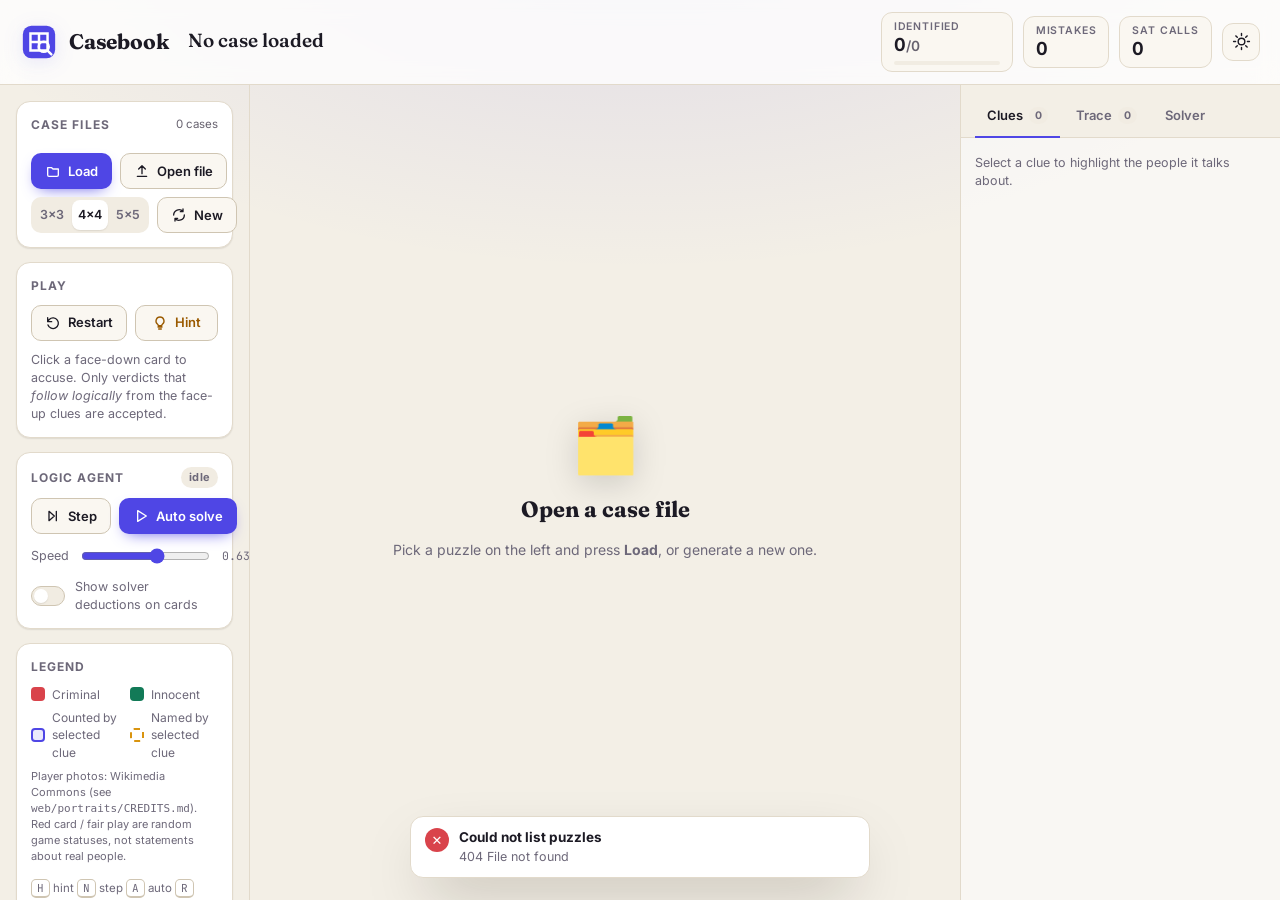
==== Source/web/index.html @ 09e5c6cb "Casebook: no-guess Griductive solver with web GUI and LaTeX report - Source/: CNF encoder (direct + " ====
<!doctype html>
<html lang="en">
<head>
  <meta charset="utf-8">
  <meta name="viewport" content="width=device-width, initial-scale=1">
  <title>Casebook · No-Guess Deduction</title>
  <link rel="preconnect" href="https://fonts.googleapis.com">
  <link rel="preconnect" href="https://fonts.gstatic.com" crossorigin>
  <link href="https://fonts.googleapis.com/css2?family=Fraunces:opsz,wght@9..144,600;9..144,700&family=Inter:wght@400;500;600;700&family=JetBrains+Mono:wght@400;600&display=swap" rel="stylesheet">
  <link rel="stylesheet" href="style.css">
  <link rel="icon" href="data:image/svg+xml,%3Csvg xmlns='http://www.w3.org/2000/svg' viewBox='0 0 64 64'%3E%3Crect width='64' height='64' rx='14' fill='%234f46e5'/%3E%3Cpath d='M18 20h28v28H18z' fill='none' stroke='white' stroke-width='4'/%3E%3Cpath d='M18 34h28M32 20v28' stroke='white' stroke-width='4'/%3E%3C/svg%3E">
</head>
<body>
<div class="app" id="app">
  <header class="topbar">
    <div class="brand">
      <div class="logo" aria-hidden="true">
        <svg viewBox="0 0 40 40"><rect x="3" y="3" width="34" height="34" rx="9" fill="currentColor"/><path d="M11 11h18v18H11z" fill="none" stroke="#fff" stroke-width="2.6"/><path d="M11 20h18M20 11v18" stroke="#fff" stroke-width="2.6"/><circle cx="25" cy="25" r="5.4" fill="none" stroke="#fff" stroke-width="2.4"/><path d="M29 29l4 4" stroke="#fff" stroke-width="2.6" stroke-linecap="round"/></svg>
      </div>
      <div>
        <div class="brand-name">Casebook</div>
        <div class="brand-sub">No-guess deduction · DPLL</div>
      </div>
    </div>

    <div class="case-head">
      <div class="case-title" id="caseTitle">No case loaded</div>
      <div class="case-meta" id="caseMeta"></div>
    </div>

    <div class="metrics">
      <div class="metric metric-progress" title="Characters identified">
        <div class="metric-label">Identified</div>
        <div class="metric-value"><span id="mSolved">0</span><span class="of">/<span id="mTotal">0</span></span></div>
        <div class="progress"><div class="progress-bar" id="mBar"></div></div>
      </div>
      <div class="metric" title="Rejected verdicts">
        <div class="metric-label">Mistakes</div>
        <div class="metric-value" id="mMistakes">0</div>
      </div>
      <div class="metric" title="SAT calls used to judge your verdicts and by agent steps in this game">
        <div class="metric-label">SAT calls</div>
        <div class="metric-value" id="mSat">0</div>
      </div>
      <button class="icon-btn" id="btnTheme" title="Toggle light / dark theme" aria-label="Toggle theme">
        <svg class="i-sun" viewBox="0 0 24 24"><circle cx="12" cy="12" r="4.2"/><path d="M12 2v2.5M12 19.5V22M2 12h2.5M19.5 12H22M4.9 4.9l1.8 1.8M17.3 17.3l1.8 1.8M4.9 19.1l1.8-1.8M17.3 6.7l1.8-1.8"/></svg>
        <svg class="i-moon" viewBox="0 0 24 24"><path d="M20 14.5A8 8 0 0 1 9.5 4a8 8 0 1 0 10.5 10.5z"/></svg>
      </button>
    </div>
  </header>

  <aside class="side side-left">
    <section class="panel">
      <div class="panel-head"><h2>Case files</h2><span class="hint-text" id="puzzleCount"></span></div>
      <div class="puzzle-list" id="puzzleList" role="listbox" aria-label="Bundled puzzles"></div>
      <div class="btn-row">
        <button class="btn btn-primary" id="btnLoad"><svg viewBox="0 0 24 24"><path d="M4 7h6l2 2h8v9a2 2 0 0 1-2 2H6a2 2 0 0 1-2-2z"/></svg>Load</button>
        <button class="btn" id="btnUpload" title="Open a puzzle JSON file"><svg viewBox="0 0 24 24"><path d="M12 16V4M7 9l5-5 5 5M5 20h14"/></svg>Open file</button>
        <input type="file" id="fileInput" accept=".json,application/json" hidden>
      </div>
      <div class="gen-row">
        <div class="segmented" id="genSize" role="radiogroup" aria-label="Generated puzzle size">
          <button data-size="3" role="radio" aria-checked="false">3×3</button><button data-size="4" class="active" role="radio" aria-checked="true">4×4</button><button data-size="5" role="radio" aria-checked="false">5×5</button>
        </div>
        <button class="btn" id="btnGenerate" title="Generate a fresh no-guess puzzle"><svg viewBox="0 0 24 24"><path d="M4 12a8 8 0 0 1 14-5.3M20 12a8 8 0 0 1-14 5.3M18 3v4h-4M6 21v-4h4"/></svg>New</button>
      </div>
    </section>

    <section class="panel">
      <div class="panel-head"><h2>Play</h2></div>
      <div class="btn-grid">
        <button class="btn" id="btnRestart" title="Restart (R)"><svg viewBox="0 0 24 24"><path d="M4 4v6h6M4.5 15a8 8 0 1 0 1.9-8.3L4 10"/></svg>Restart</button>
        <button class="btn btn-hint" id="btnHint" title="Hint (H)"><svg viewBox="0 0 24 24"><path d="M9 18h6M10 21h4M12 3a6 6 0 0 0-3.6 10.8c.6.5 1 1.2 1 2V16h5.2v-.2c0-.8.4-1.5 1-2A6 6 0 0 0 12 3z"/></svg>Hint</button>
      </div>
      <p class="help">Click a face-down card to accuse. Only verdicts that <em>follow logically</em> from the face-up clues are accepted.</p>
    </section>

    <section class="panel">
      <div class="panel-head"><h2>Logic agent</h2><span class="chip chip-soft" id="agentState">idle</span></div>
      <div class="btn-grid">
        <button class="btn" id="btnStep" title="One deduction step (N)"><svg viewBox="0 0 24 24"><path d="M6 5l8 7-8 7zM17 5v14"/></svg>Step</button>
        <button class="btn btn-primary" id="btnAuto" title="Auto solve (A)"><svg class="i-play" viewBox="0 0 24 24"><path d="M7 4l13 8-13 8z"/></svg><svg class="i-stop" viewBox="0 0 24 24"><rect x="6" y="6" width="12" height="12" rx="2"/></svg><span>Auto solve</span></button>
      </div>
      <label class="slider-row">
        <span>Speed</span>
        <input type="range" id="speed" min="0" max="100" value="60">
        <span class="slider-val" id="speedVal"></span>
      </label>
      <label class="toggle-row">
        <input type="checkbox" id="showDeductions">
        <span class="toggle" aria-hidden="true"></span>
        <span>Show solver deductions on cards</span>
      </label>
    </section>

    <section class="panel legend">
      <div class="panel-head"><h2>Legend</h2></div>
      <ul>
        <li><span class="sw sw-crim"></span><span id="legCrim">Criminal</span></li>
        <li><span class="sw sw-inn"></span><span id="legInn">Innocent</span></li>
        <li><span class="sw sw-counted"></span>Counted by selected clue</li>
        <li><span class="sw sw-named"></span>Named by selected clue</li>
      </ul>
      <p class="help cast-note">Player photos: Wikimedia Commons (see <code>web/portraits/CREDITS.md</code>). Red card / fair play are random game statuses, not statements about real people.</p>
      <div class="kbd-row"><kbd>H</kbd> hint <kbd>N</kbd> step <kbd>A</kbd> auto <kbd>R</kbd> restart <kbd>Esc</kbd> clear</div>
    </section>
  </aside>

  <main class="stage" id="stage">
    <div class="banner" id="banner" role="status" aria-live="polite" hidden>
      <div class="banner-icon" id="bannerIcon"></div>
      <div class="banner-body" id="bannerBody"></div>
      <button class="banner-close" id="bannerClose" aria-label="Dismiss">×</button>
    </div>
    <div class="board-shell">
      <div class="board" id="board" role="group" aria-label="Puzzle board"></div>
    </div>
    <div class="empty" id="empty">
      <div class="empty-art" aria-hidden="true">🗂️</div>
      <h3>Open a case file</h3>
      <p>Pick a puzzle on the left and press <b>Load</b>, or generate a new one.</p>
    </div>
  </main>

  <aside class="side side-right">
    <div class="tabs" role="tablist">
      <button class="tab active" data-tab="clues" role="tab" aria-selected="true">Clues <span class="count" id="clueCount">0</span></button>
      <button class="tab" data-tab="trace" role="tab" aria-selected="false">Trace <span class="count" id="traceCount">0</span></button>
      <button class="tab" data-tab="solver" role="tab" aria-selected="false">Solver</button>
    </div>
    <div class="tab-body" data-body="clues">
      <p class="help">Select a clue to highlight the people it talks about.</p>
      <ol class="clue-list" id="clueList"></ol>
    </div>
    <div class="tab-body" data-body="trace" hidden>
      <div class="trace-tools"><span class="help">Every verdict, with the SAT queries behind it.</span></div>
      <ol class="trace" id="trace"></ol>
    </div>
    <div class="tab-body" data-body="solver" hidden>
      <h3 class="sub">Current knowledge base</h3>
      <div class="tiles">
        <div class="tile"><div class="tile-v" id="kbPrimary">–</div><div class="tile-l">primary vars</div></div>
        <div class="tile"><div class="tile-v" id="kbAux">–</div><div class="tile-l">auxiliary vars</div></div>
        <div class="tile"><div class="tile-v" id="kbClauses">–</div><div class="tile-l">CNF clauses</div></div>
      </div>
      <h3 class="sub">Entailment analysis <button class="link-btn" id="btnAnalyze">refresh</button></h3>
      <div id="analysisBox" class="analysis"><p class="help">Run an analysis to see which characters are forced.</p></div>
      <h3 class="sub">Configuration</h3>
      <label class="field"><span>Query strategy</span>
        <select id="cfgStrategy">
          <option value="filter">Model filtering (fewer SAT calls)</option>
          <option value="naive">Naive: two queries per character</option>
        </select>
      </label>
      <label class="field"><span>Cardinality encoding</span>
        <select id="cfgCard">
          <option value="auto">Auto (direct, counter if large)</option>
          <option value="direct">Direct combinatorial</option>
          <option value="counter">Unary counter (aux vars)</option>
        </select>
      </label>
      <h3 class="sub">Puzzle validity (author check)</h3>
      <p class="help">Uses the <b>complete</b> clue set, including clues that are still face-down. The solutions found are never sent to the browser.</p>
      <button class="btn btn-block" id="btnUnique"><svg viewBox="0 0 24 24"><path d="M5 12l4.5 4.5L19 7"/></svg>Check uniqueness of full clue set</button>
      <div id="uniqueBox" class="unique-box"></div>
    </div>
  </aside>
</div>

<div class="popover" id="popover" role="dialog" aria-modal="false" aria-labelledby="popTitle" hidden>
  <div class="pop-head"><div class="pop-avatar" id="popAvatar"></div><div><div class="pop-title" id="popTitle"></div><div class="pop-sub" id="popSub"></div></div></div>
  <div class="pop-actions">
    <button class="btn-verdict crim" id="popCrim"><span>Criminal</span><kbd>C</kbd></button>
    <button class="btn-verdict inn" id="popInn"><span>Innocent</span><kbd>I</kbd></button>
  </div>
  <div class="pop-foot">No guessing: the verdict must be provable.</div>
</div>

<div class="toasts" id="toasts" aria-live="polite"></div>

<div class="modal-back" id="modal" hidden>
  <div class="modal" role="dialog" aria-modal="true" aria-labelledby="modalTitle">
    <div class="modal-art" id="modalArt">🔎</div>
    <h2 id="modalTitle">Case closed</h2>
    <p id="modalText"></p>
    <div class="modal-stats" id="modalStats"></div>
    <div class="btn-row center">
      <button class="btn" id="modalClose">Admire the board</button>
      <button class="btn btn-primary" id="modalNext">Next case</button>
    </div>
  </div>
</div>
<div class="confetti" id="confetti" aria-hidden="true"></div>
<div class="loading" id="loading" hidden><div class="spinner"></div><div id="loadingText">Working…</div></div>

<script src="app.js"></script>
</body>
</html>
---- Source/web/style.css ----
/* Casebook - no-guess deduction GUI */
:root {
  --bg: #f3efe6;
  --bg-2: #ebe5d8;
  --surface: #ffffff;
  --surface-2: #faf7f1;
  --surface-3: #f1ece2;
  --border: #e2dacb;
  --border-strong: #cfc5b2;
  --text: #1c1a24;
  --muted: #6d6879;
  --faint: #67626f;
  --on-status: #ffffff;
  --accent: #4f46e5;
  --accent-soft: rgba(79, 70, 229, .12);
  --accent-ink: #ffffff;
  --crim: #d9434b;
  --crim-soft: rgba(217, 67, 75, .12);
  --crim-ink: #b3262f;
  --inn: #127a57;
  --inn-soft: rgba(22, 148, 106, .12);
  --inn-ink: #0f7454;
  --warn: #9a5a00;
  --warn-soft: rgba(201, 122, 12, .14);
  --named: #d9940f;
  --shadow-sm: 0 1px 2px rgba(40, 30, 10, .06), 0 1px 1px rgba(40, 30, 10, .04);
  --shadow: 0 6px 18px -6px rgba(40, 30, 10, .18), 0 2px 4px rgba(40, 30, 10, .05);
  --shadow-lg: 0 24px 60px -18px rgba(30, 20, 5, .35);
  --radius: 14px;
  --radius-sm: 9px;
  --font: "Inter", ui-sans-serif, system-ui, -apple-system, "Segoe UI", Roboto, sans-serif;
  --font-display: "Fraunces", Georgia, "Times New Roman", serif;
  --font-mono: "JetBrains Mono", ui-monospace, SFMono-Regular, Menlo, monospace;
  --card-back-a: #f4efe5;
  --card-back-b: #ece5d6;
  color-scheme: light;
}

@media (prefers-color-scheme: dark) {
  :root:not([data-theme="light"]) {
    --bg: #0d0f17; --bg-2: #121522; --surface: #171a27; --surface-2: #1c2030; --surface-3: #232839;
    --border: #2a3044; --border-strong: #3a4159; --text: #ebe9f3; --muted: #a09db0; --faint: #8f8ca2;
    --accent: #8b85ff; --accent-soft: rgba(139, 133, 255, .16); --accent-ink: #0d0f17;
    --crim: #ff5d65; --crim-soft: rgba(255, 93, 101, .16); --crim-ink: #ff8c92;
    --inn: #36d394; --inn-soft: rgba(54, 211, 148, .15); --inn-ink: #6be3b1;
    --warn: #f3a93d; --warn-soft: rgba(243, 169, 61, .16); --named: #f3b13d;
    --shadow-sm: 0 1px 2px rgba(0, 0, 0, .4); --shadow: 0 8px 22px -8px rgba(0, 0, 0, .6);
    --shadow-lg: 0 30px 70px -20px rgba(0, 0, 0, .75);
    --card-back-a: #1d2131; --card-back-b: #191c2a; --on-status: #0d0f17;
    color-scheme: dark;
  }
}
:root[data-theme="dark"] {
  --bg: #0d0f17; --bg-2: #121522; --surface: #171a27; --surface-2: #1c2030; --surface-3: #232839;
  --border: #2a3044; --border-strong: #3a4159; --text: #ebe9f3; --muted: #a09db0; --faint: #8f8ca2;
  --accent: #8b85ff; --accent-soft: rgba(139, 133, 255, .16); --accent-ink: #0d0f17;
  --crim: #ff5d65; --crim-soft: rgba(255, 93, 101, .16); --crim-ink: #ff8c92;
  --inn: #36d394; --inn-soft: rgba(54, 211, 148, .15); --inn-ink: #6be3b1;
  --warn: #f3a93d; --warn-soft: rgba(243, 169, 61, .16); --named: #f3b13d;
  --shadow-sm: 0 1px 2px rgba(0, 0, 0, .4); --shadow: 0 8px 22px -8px rgba(0, 0, 0, .6);
  --shadow-lg: 0 30px 70px -20px rgba(0, 0, 0, .75);
  --card-back-a: #1d2131; --card-back-b: #191c2a; --on-status: #0d0f17;
  color-scheme: dark;
}

* { box-sizing: border-box; }
html, body { margin: 0; height: 100%; }
body {
  font-family: var(--font);
  font-size: 14px;
  line-height: 1.45;
  color: var(--text);
  background:
    radial-gradient(1200px 600px at 50% -10%, var(--accent-soft), transparent 60%),
    var(--bg);
  -webkit-font-smoothing: antialiased;
}
button, input, select { font: inherit; color: inherit; }
svg { display: block; }
[hidden] { display: none !important; }
kbd {
  font-family: var(--font-mono); font-size: 11px; padding: 1px 5px; border-radius: 5px;
  border: 1px solid var(--border-strong); border-bottom-width: 2px; background: var(--surface); color: var(--muted);
}

/* ------------------------------------------------------------- layout */
.app {
  display: grid;
  grid-template-columns: 282px minmax(0, 1fr) 360px;
  grid-template-rows: auto minmax(0, 1fr);
  grid-template-areas: "top top top" "left stage right";
  height: 100vh;
  gap: 0;
}
.topbar {
  grid-area: top;
  display: flex; align-items: center; gap: 20px;
  padding: 12px 20px;
  border-bottom: 1px solid var(--border);
  background: color-mix(in srgb, var(--surface) 78%, transparent);
  backdrop-filter: blur(10px);
  position: relative; z-index: 5;
}
.brand { display: flex; align-items: center; gap: 11px; min-width: 242px; }
.logo { width: 38px; height: 38px; color: var(--accent); filter: drop-shadow(0 4px 10px var(--accent-soft)); }
.logo svg { width: 100%; height: 100%; }
.brand-name { font-family: var(--font-display); font-size: 21px; font-weight: 700; letter-spacing: -.01em; line-height: 1.1; }
.brand-sub { font-size: 11.5px; color: var(--muted); letter-spacing: .02em; }
.case-head { flex: 1; min-width: 0; }
.case-title { font-family: var(--font-display); font-size: 19px; font-weight: 600; white-space: nowrap; overflow: hidden; text-overflow: ellipsis; }
.case-meta { display: flex; gap: 6px; margin-top: 3px; flex-wrap: wrap; }
.metrics { display: flex; align-items: center; gap: 10px; }
.metric {
  min-width: 78px; padding: 6px 12px; border-radius: 11px;
  background: var(--surface-2); border: 1px solid var(--border);
}
.metric-progress { min-width: 132px; }
.metric-label { font-size: 10.5px; text-transform: uppercase; letter-spacing: .08em; color: var(--muted); font-weight: 600; }
.metric-value { font-size: 18px; font-weight: 700; font-variant-numeric: tabular-nums; line-height: 1.25; }
.metric-value .of { color: var(--faint); font-weight: 600; font-size: 14px; }
.progress { height: 4px; border-radius: 4px; background: var(--surface-3); margin-top: 4px; overflow: hidden; }
.progress-bar { height: 100%; width: 0; border-radius: 4px; background: linear-gradient(90deg, var(--accent), var(--inn)); transition: width .5s cubic-bezier(.2, .8, .2, 1); }
.icon-btn {
  width: 38px; height: 38px; border-radius: 11px; border: 1px solid var(--border);
  background: var(--surface-2); display: grid; place-items: center; cursor: pointer;
}
.icon-btn:hover { border-color: var(--border-strong); }
.icon-btn svg { width: 19px; height: 19px; fill: none; stroke: currentColor; stroke-width: 1.8; stroke-linecap: round; }
.i-moon { display: none !important; }
:root[data-theme="dark"] .i-sun { display: none !important; }
:root[data-theme="dark"] .i-moon { display: block !important; }
@media (prefers-color-scheme: dark) {
  :root:not([data-theme="light"]) .i-sun { display: none !important; }
  :root:not([data-theme="light"]) .i-moon { display: block !important; }
}

.side { overflow-y: auto; padding: 16px; display: flex; flex-direction: column; gap: 14px; }
.side-left { grid-area: left; border-right: 1px solid var(--border); }
.side-right { grid-area: right; border-left: 1px solid var(--border); padding: 0; gap: 0; background: color-mix(in srgb, var(--surface) 55%, transparent); }
.stage { grid-area: stage; position: relative; display: flex; flex-direction: column; align-items: center; padding: 18px 22px 22px; min-width: 0; overflow: auto; }

/* -------------------------------------------------------------- panels */
.panel {
  background: var(--surface); border: 1px solid var(--border); border-radius: var(--radius);
  padding: 14px; box-shadow: var(--shadow-sm);
}
.panel-head { display: flex; align-items: center; justify-content: space-between; margin-bottom: 10px; }
.panel h2 { margin: 0; font-size: 12px; text-transform: uppercase; letter-spacing: .09em; color: var(--muted); font-weight: 700; }
.help { color: var(--muted); font-size: 12.5px; margin: 10px 0 0; }
.hint-text { font-size: 11.5px; color: var(--faint); }

.btn {
  display: inline-flex; align-items: center; justify-content: center; gap: 7px;
  height: 36px; padding: 0 13px; border-radius: 10px; cursor: pointer;
  border: 1px solid var(--border-strong); background: var(--surface-2);
  font-weight: 600; font-size: 13px; transition: transform .08s, background .15s, border-color .15s, box-shadow .15s;
  white-space: nowrap;
}
.btn svg { width: 16px; height: 16px; fill: none; stroke: currentColor; stroke-width: 2; stroke-linecap: round; stroke-linejoin: round; flex: none; }
.btn:hover { background: var(--surface-3); }
.btn:active { transform: translateY(1px); }
.btn:disabled { opacity: .45; cursor: not-allowed; transform: none; }
.btn:focus-visible, .tab:focus-visible, .card:focus-visible, .clue-item:focus-visible, .puzzle-item:focus-visible { outline: 2px solid var(--accent); outline-offset: 2px; }
.btn-primary { background: var(--accent); border-color: transparent; color: var(--accent-ink); box-shadow: 0 6px 16px -8px var(--accent); }
.btn-primary:hover { background: color-mix(in srgb, var(--accent) 88%, #000); }
.btn-hint { color: var(--warn); }
.btn-block { width: 100%; }
.btn-row { display: flex; gap: 8px; margin-top: 10px; }
.btn-row .btn { flex: 1; }
.btn-row.center { justify-content: center; }
.btn-row.center .btn { flex: 0 0 auto; }
.btn-grid { display: grid; grid-template-columns: 1fr 1fr; gap: 8px; }
.btn .i-stop { display: none; }
.btn.running .i-play { display: none; }
.btn.running .i-stop { display: block; fill: currentColor; stroke: none; }
.btn.running { background: var(--crim); color: var(--on-status); }
.link-btn { background: none; border: 0; color: var(--accent); font-weight: 600; cursor: pointer; font-size: 12px; padding: 0; text-transform: none; letter-spacing: 0; }

.gen-row { display: flex; gap: 8px; margin-top: 8px; }
.segmented { display: flex; flex: 1; background: var(--surface-3); border-radius: 10px; padding: 3px; gap: 2px; }
.segmented button { flex: 1; border: 0; background: transparent; border-radius: 8px; font-size: 12.5px; font-weight: 600; cursor: pointer; color: var(--muted); }
.segmented button.active { background: var(--surface); color: var(--text); box-shadow: var(--shadow-sm); }

.cast-note { margin: 8px 0 0; font-size: 11px; }

.puzzle-list { display: flex; flex-direction: column; gap: 5px; max-height: 268px; overflow-y: auto; margin: 0 -4px; padding: 0 4px; }
.puzzle-item {
  display: flex; align-items: center; gap: 10px; padding: 7px 9px; border-radius: 10px; cursor: pointer;
  border: 1px solid transparent; text-align: left; background: transparent; width: 100%;
}
.puzzle-item:hover { background: var(--surface-2); }
.puzzle-item.selected { background: var(--accent-soft); border-color: color-mix(in srgb, var(--accent) 40%, transparent); }
.puzzle-item.current .pi-title::after { content: "•"; color: var(--accent); margin-left: 5px; }
.pi-size {
  flex: none; width: 34px; height: 34px; border-radius: 9px; display: grid; place-items: center;
  font-size: 11px; font-weight: 700; font-family: var(--font-mono);
  background: var(--surface-3); color: var(--muted);
}
.pi-size.s3 { background: var(--inn-soft); color: var(--inn-ink); }
.pi-size.s4 { background: var(--accent-soft); color: var(--accent); }
.pi-size.s5 { background: var(--crim-soft); color: var(--crim-ink); }
.pi-body { min-width: 0; }
.pi-title { font-weight: 600; font-size: 13px; white-space: nowrap; overflow: hidden; text-overflow: ellipsis; }
.pi-sub { font-size: 11.5px; color: var(--muted); }

.slider-row, .toggle-row { display: flex; align-items: center; gap: 10px; margin-top: 12px; font-size: 12.5px; color: var(--muted); cursor: pointer; }
.slider-row input { flex: 1; accent-color: var(--accent); }
.slider-val { width: 48px; text-align: right; font-family: var(--font-mono); font-size: 11.5px; }
.toggle-row input { position: absolute; opacity: 0; pointer-events: none; }
.toggle { flex: none; width: 34px; height: 20px; border-radius: 20px; background: var(--surface-3); border: 1px solid var(--border-strong); position: relative; transition: background .2s; }
.toggle::after { content: ""; position: absolute; top: 2px; left: 2px; width: 14px; height: 14px; border-radius: 50%; background: var(--surface); box-shadow: var(--shadow-sm); transition: transform .2s; }
.toggle-row input:checked + .toggle { background: var(--accent); border-color: transparent; }
.toggle-row input:checked + .toggle::after { transform: translateX(14px); }
.toggle-row input:focus-visible + .toggle { outline: 2px solid var(--accent); outline-offset: 2px; }

.legend ul { list-style: none; margin: 0; padding: 0; display: grid; grid-template-columns: 1fr 1fr; gap: 6px 10px; font-size: 12px; color: var(--muted); }
.legend li { display: flex; align-items: center; gap: 7px; }
.sw { width: 14px; height: 14px; border-radius: 4px; flex: none; }
.sw-crim { background: var(--crim); }
.sw-inn { background: var(--inn); }
.sw-counted { background: var(--accent-soft); border: 2px solid var(--accent); }
.sw-named { border: 2px dashed var(--named); }
.kbd-row { margin-top: 12px; font-size: 11.5px; color: var(--muted); line-height: 2; }

.chip { display: inline-flex; align-items: center; gap: 4px; height: 21px; padding: 0 8px; border-radius: 20px; font-size: 11px; font-weight: 700; letter-spacing: .02em; white-space: nowrap; }
.chip-soft { background: var(--surface-3); color: var(--muted); }
.chip-accent { background: var(--accent-soft); color: var(--accent); }
.chip-crim { background: var(--crim-soft); color: var(--crim-ink); }
.chip-inn { background: var(--inn-soft); color: var(--inn-ink); }
.chip-warn { background: var(--warn-soft); color: var(--warn); }
.chip-mono { font-family: var(--font-mono); font-weight: 600; }

/* --------------------------------------------------------------- board */
.board-shell { width: 100%; display: flex; justify-content: center; }
.board {
  --n: 4;
  display: grid;
  grid-template-columns: 26px repeat(var(--n), minmax(0, 1fr));
  gap: 10px;
  width: min(100%, calc((100vh - 150px) * 0.80 + 26px));
  max-width: 860px;
}
.board.n5 { gap: 8px; width: min(100%, calc((100vh - 140px) * 0.82 + 26px)); max-width: 940px; }
.board { transition: width .3s ease; }
.stage.has-banner .board { width: min(100%, calc((100vh - 214px) * 0.80 + 26px)); }
.stage.has-banner .board.n5 { width: min(100%, calc((100vh - 250px) * 0.82 + 26px)); }
.board.n3 { max-width: 680px; }
.axis { display: grid; place-items: center; font-family: var(--font-mono); font-size: 12px; font-weight: 600; color: var(--faint); user-select: none; }
.axis.col { height: 20px; }
.axis.hl { color: var(--accent); }

.card {
  position: relative; aspect-ratio: 0.8; perspective: 1200px; cursor: pointer;
  container-type: inline-size; outline: none; border-radius: var(--radius);
  transition: opacity .25s, transform .25s, filter .25s;
}
.card-inner {
  position: absolute; inset: 0; transform-style: preserve-3d;
  transition: transform .75s cubic-bezier(.3, 1.35, .45, 1);
}
.card.known .card-inner { transform: rotateY(180deg); }
.card.known { cursor: default; }
.card.known.has-clue { cursor: pointer; }
.face {
  position: absolute; inset: 0; border-radius: var(--radius); backface-visibility: hidden; -webkit-backface-visibility: hidden;
  border: 1px solid var(--border); overflow: hidden; display: flex; flex-direction: column; align-items: center;
}
.face-down {
  background:
    repeating-linear-gradient(135deg, transparent 0 9px, color-mix(in srgb, var(--border) 35%, transparent) 9px 10px),
    linear-gradient(180deg, var(--card-back-a), var(--card-back-b));
  box-shadow: var(--shadow-sm);
  justify-content: center; padding: 8cqw 6cqw;
  transition: border-color .2s, box-shadow .2s, transform .2s;
}
.card:not(.known):hover .face-down { border-color: var(--border-strong); box-shadow: var(--shadow); }
.card:not(.known):hover { transform: translateY(-2px); }
.face-up {
  transform: rotateY(180deg); background: var(--surface); box-shadow: var(--shadow);
  justify-content: flex-start; padding: 6cqw 7cqw 7cqw;
}
.card.criminal .face-up { border-color: color-mix(in srgb, var(--crim) 55%, var(--border)); background: linear-gradient(180deg, var(--crim-soft), transparent 42%), var(--surface); }
.card.innocent .face-up { border-color: color-mix(in srgb, var(--inn) 55%, var(--border)); background: linear-gradient(180deg, var(--inn-soft), transparent 42%), var(--surface); }
.coord { position: absolute; top: 5cqw; left: 6cqw; font-family: var(--font-mono); font-size: max(9px, 7cqw); font-weight: 600; color: var(--faint); }
.face-down .avatar { width: 52cqw; height: 52cqw; filter: grayscale(.75) contrast(.9); opacity: .78; transition: filter .3s, opacity .3s; }
.card:not(.known):hover .face-down .avatar { filter: grayscale(.2); opacity: 1; }
.name { margin-top: 5cqw; font-weight: 700; font-size: max(11px, 10.5cqw); line-height: 1.1; text-align: center; letter-spacing: -.01em; }
.prof { font-size: max(8.5px, 7cqw); text-transform: uppercase; letter-spacing: .1em; color: var(--muted); margin-top: 1.5cqw; font-weight: 600; }
.face-down .prof { max-width: 100%; text-align: center; line-height: 1.25; overflow: hidden; display: -webkit-box;
  -webkit-box-orient: vertical; -webkit-line-clamp: 2; line-clamp: 2; overflow-wrap: anywhere; }
.up-head .prof { white-space: nowrap; overflow: hidden; text-overflow: ellipsis; }
.face-down .name { color: color-mix(in srgb, var(--text) 75%, transparent); }

.up-head { display: flex; align-items: center; gap: 4cqw; width: 100%; margin-top: max(15px, 10cqw); }
.up-head .avatar { width: 27cqw; height: 27cqw; flex: none; }
.up-head .who { min-width: 0; }
.up-head .name { margin: 0; text-align: left; font-size: max(11px, 10cqw); white-space: nowrap; overflow: hidden; text-overflow: ellipsis; }
.up-head .prof { margin-top: .5cqw; }
.status-pill {
  position: absolute; top: 4.5cqw; right: 5cqw; font-size: max(8px, 6.4cqw); font-weight: 800; letter-spacing: .08em; text-transform: uppercase;
  padding: 1cqw 3.2cqw; border-radius: 20px;
}
.card.criminal .status-pill { background: var(--crim); color: var(--on-status); }
.card.innocent .status-pill { background: var(--inn); color: var(--on-status); }
.clue-box {
  margin-top: 5cqw; width: 100%; flex: 1; min-height: 0; display: flex; align-items: center; justify-content: center;
  background: var(--surface-2); border: 1px solid var(--border); border-radius: calc(var(--radius) - 5px);
  padding: 4cqw 5cqw; text-align: center; font-size: max(10px, 8.6cqw); line-height: 1.28; font-weight: 500;
  overflow: hidden; transition: background .2s, border-color .2s;
}
.clue-box p { margin: 0; max-height: 100%; overflow-wrap: break-word; }
.board.n5 .clue-box { font-size: max(9.5px, 8.8cqw); line-height: 1.22; }
.clue-box.none { color: var(--faint); font-style: italic; }
.clue-box p { display: -webkit-box; -webkit-box-orient: vertical; -webkit-line-clamp: 6; overflow: hidden; }
.card.known.has-clue:hover .clue-box { border-color: var(--accent); }
.card.selected .clue-box { background: var(--accent-soft); border-color: var(--accent); }
.card.initial .coord::after { content: " ★"; color: var(--warn); }

/* names and status words in clue text */
.ref { font-weight: 700; color: var(--accent); }
.w-crim { color: var(--crim-ink); font-weight: 700; }
.w-inn { color: var(--inn-ink); font-weight: 700; }

/* highlights */
.board.highlighting .card:not(.hl-counted):not(.hl-named):not(.selected) { opacity: .38; filter: saturate(.6); }
.card.hl-counted::after, .card.hl-named::before, .card.hint-target::after, .card.support::before {
  content: ""; position: absolute; inset: -5px; border-radius: calc(var(--radius) + 5px); pointer-events: none; z-index: 2;
}
.card.hl-counted::after { border: 2.5px solid var(--accent); background: color-mix(in srgb, var(--accent) 7%, transparent); box-shadow: 0 0 0 4px var(--accent-soft); }
.card.hl-named::before { border: 2.5px dashed var(--named); inset: -9px; border-radius: calc(var(--radius) + 9px); }
.card.hint-target::after { border: 3px solid var(--warn); animation: pulse 1.4s ease-in-out infinite; }
.card.support::before { border: 2px solid var(--warn); inset: -4px; opacity: .65; border-radius: calc(var(--radius) + 4px); }
@keyframes pulse { 0%, 100% { box-shadow: 0 0 0 0 var(--warn-soft); } 50% { box-shadow: 0 0 0 10px var(--warn-soft); } }

.card.shake { animation: shake .45s; }
@keyframes shake { 20% { transform: translateX(-6px) rotate(-1deg); } 40% { transform: translateX(6px) rotate(1deg); } 60% { transform: translateX(-4px); } 80% { transform: translateX(3px); } }
.card.just-revealed .face-up { animation: glow 1.4s ease-out; }
@keyframes glow { 0% { box-shadow: 0 0 0 0 var(--accent-soft), var(--shadow); } 30% { box-shadow: 0 0 0 10px var(--accent-soft), var(--shadow); } 100% { box-shadow: 0 0 0 0 transparent, var(--shadow); } }

.deduce {
  position: absolute; bottom: 5cqw; right: 5cqw; z-index: 3; font-size: max(8px, 6.2cqw); font-weight: 800; letter-spacing: .06em;
  padding: 1cqw 3cqw; border-radius: 20px; text-transform: uppercase; backface-visibility: hidden;
}
.deduce.CRIMINAL { background: var(--crim-soft); color: var(--crim-ink); border: 1px solid color-mix(in srgb, var(--crim) 45%, transparent); }
.deduce.INNOCENT { background: var(--inn-soft); color: var(--inn-ink); border: 1px solid color-mix(in srgb, var(--inn) 45%, transparent); }
.deduce.UNKNOWN { background: var(--surface-3); color: var(--faint); }

/* ------------------------------------------------------------- banner */
.banner {
  width: 100%; max-width: 860px; display: flex; align-items: flex-start; gap: 12px; margin-bottom: 14px;
  padding: 11px 14px; border-radius: var(--radius); background: var(--surface); border: 1px solid var(--border);
  box-shadow: var(--shadow); animation: drop .3s cubic-bezier(.2, .9, .3, 1.2);
}
.banner.hint { border-color: color-mix(in srgb, var(--warn) 50%, var(--border)); background: linear-gradient(90deg, var(--warn-soft), transparent 70%), var(--surface); }
.banner.bad { border-color: color-mix(in srgb, var(--crim) 50%, var(--border)); background: linear-gradient(90deg, var(--crim-soft), transparent 70%), var(--surface); }
.banner.info { border-color: color-mix(in srgb, var(--accent) 45%, var(--border)); background: linear-gradient(90deg, var(--accent-soft), transparent 70%), var(--surface); }
.banner-icon { font-size: 20px; line-height: 1.2; }
.banner-body { flex: 1; font-size: 13.5px; }
.banner-body b { font-weight: 700; }
.banner-close { border: 0; background: none; font-size: 20px; line-height: 1; cursor: pointer; color: var(--muted); padding: 0 2px; }
@keyframes drop { from { opacity: 0; transform: translateY(-8px); } to { opacity: 1; transform: none; } }

.empty { margin: auto; text-align: center; color: var(--muted); padding: 40px; }
.empty-art { font-size: 54px; filter: drop-shadow(0 8px 16px rgba(0, 0, 0, .15)); }
.empty h3 { font-family: var(--font-display); color: var(--text); font-size: 22px; margin: 10px 0 4px; }

/* --------------------------------------------------------- right side */
.tabs { display: flex; gap: 4px; padding: 12px 14px 0; border-bottom: 1px solid var(--border); position: sticky; top: 0; background: var(--bg); z-index: 1; }
.tab {
  border: 0; background: none; padding: 9px 12px 11px; font-weight: 600; font-size: 13px; color: var(--muted); cursor: pointer;
  border-bottom: 2px solid transparent; margin-bottom: -1px; display: flex; align-items: center; gap: 6px;
}
.tab.active { color: var(--text); border-bottom-color: var(--accent); }
.tab .count { font-size: 10.5px; background: var(--surface-3); color: var(--muted); padding: 1px 6px; border-radius: 10px; font-weight: 700; }
.tab-body { padding: 4px 14px 18px; }
.tab-body > .help:first-child { margin-top: 12px; }

.clue-list { list-style: none; margin: 10px 0 0; padding: 0; display: flex; flex-direction: column; gap: 7px; }
.clue-item {
  display: flex; gap: 10px; padding: 10px; border-radius: 12px; cursor: pointer;
  background: var(--surface); border: 1px solid var(--border); transition: border-color .15s, background .15s, transform .15s;
  animation: drop .3s ease-out;
}
.clue-item:hover { border-color: var(--border-strong); }
.clue-item.selected { border-color: var(--accent); background: linear-gradient(90deg, var(--accent-soft), transparent), var(--surface); }
.clue-item.support { border-color: var(--warn); box-shadow: 0 0 0 3px var(--warn-soft); }
.clue-item .avatar { width: 34px; height: 34px; flex: none; }
.ci-body { min-width: 0; flex: 1; }
.ci-top { display: flex; align-items: center; gap: 6px; margin-bottom: 2px; }
.ci-name { font-weight: 700; font-size: 12.5px; }
.ci-cell { font-family: var(--font-mono); font-size: 11px; color: var(--faint); }
.ci-top .chip { margin-left: auto; height: 18px; font-size: 9.5px; padding: 0 6px; }
.ci-text { font-size: 13px; }
.ci-dot { width: 7px; height: 7px; border-radius: 50%; flex: none; }
.ci-dot.criminal { background: var(--crim); }
.ci-dot.innocent { background: var(--inn); }

.trace { list-style: none; margin: 8px 0 0; padding: 0; display: flex; flex-direction: column; gap: 8px; }
.tr { background: var(--surface); border: 1px solid var(--border); border-radius: 12px; padding: 10px 11px; font-size: 12.5px; animation: drop .25s ease-out; }
.tr-head { display: flex; align-items: center; gap: 7px; flex-wrap: wrap; }
.tr-step { font-family: var(--font-mono); font-size: 11px; color: var(--faint); font-weight: 600; }
.tr-who { font-weight: 700; }
.tr-name { font-weight: 600; }
.tr-meta { color: var(--muted); margin-top: 4px; font-size: 12px; }
.tr-reveal { margin-top: 6px; padding: 6px 9px; border-radius: 8px; background: var(--surface-2); border-left: 3px solid var(--accent); font-size: 12.5px; }
.tr details { margin-top: 6px; }
.tr summary { cursor: pointer; color: var(--accent); font-weight: 600; font-size: 12px; list-style: none; }
.tr summary::-webkit-details-marker { display: none; }
.tr summary::before { content: "▸ "; }
.tr details[open] summary::before { content: "▾ "; }
.q-list { margin: 6px 0 0; padding: 0; list-style: none; font-family: var(--font-mono); font-size: 11.5px; display: grid; gap: 2px; }
.q-list li { display: flex; justify-content: space-between; gap: 8px; padding: 2px 6px; border-radius: 5px; }
.q-list li:nth-child(odd) { background: var(--surface-2); }
.q-res.UNSAT { color: var(--crim-ink); font-weight: 700; }
.q-res.SAT { color: var(--inn-ink); }
.tr.terminal { border-style: dashed; }
.clue-item.seen, .tr.seen { animation: none; }

.sub { font-size: 12px; text-transform: uppercase; letter-spacing: .08em; color: var(--muted); margin: 18px 0 8px; display: flex; justify-content: space-between; align-items: center; }
.tiles { display: grid; grid-template-columns: repeat(3, 1fr); gap: 8px; }
.tile { background: var(--surface); border: 1px solid var(--border); border-radius: 12px; padding: 10px; }
.tile-v { font-size: 22px; font-weight: 700; font-variant-numeric: tabular-nums; }
.tile-l { font-size: 11px; color: var(--muted); }
.analysis { background: var(--surface); border: 1px solid var(--border); border-radius: 12px; padding: 10px 12px; }
.analysis .help { margin: 0; }
.an-row { display: flex; gap: 6px; flex-wrap: wrap; margin-bottom: 8px; }
.an-stats { display: grid; grid-template-columns: 1fr 1fr; gap: 4px 12px; font-size: 12px; color: var(--muted); }
.an-stats b { color: var(--text); font-variant-numeric: tabular-nums; }
.field { display: flex; flex-direction: column; gap: 5px; margin-bottom: 10px; font-size: 12px; color: var(--muted); }
.field select { height: 36px; border-radius: 10px; border: 1px solid var(--border-strong); background: var(--surface); padding: 0 10px; color: var(--text); }
.unique-box { margin-top: 10px; font-size: 13px; }
.unique-box .res { padding: 10px 12px; border-radius: 12px; border: 1px solid var(--border); background: var(--surface); }

/* ------------------------------------------------------------- popover */
.popover {
  position: fixed; z-index: 40; width: 236px; background: var(--surface); border: 1px solid var(--border);
  border-radius: 16px; box-shadow: var(--shadow-lg); padding: 12px; animation: pop .16s ease-out;
}
@keyframes pop { from { opacity: 0; transform: scale(.94); } to { opacity: 1; transform: none; } }
.pop-head { display: flex; align-items: center; gap: 10px; margin-bottom: 10px; }
.pop-avatar { width: 40px; height: 40px; flex: none; }
.pop-title { font-weight: 700; font-size: 14px; }
.pop-sub { font-size: 11.5px; color: var(--muted); }
.pop-actions { display: grid; grid-template-columns: 1fr 1fr; gap: 8px; }
.btn-verdict {
  height: 46px; border-radius: 12px; border: 0; cursor: pointer; font-weight: 700; font-size: 13.5px; color: var(--on-status);
  display: flex; align-items: center; justify-content: center; gap: 7px; transition: transform .08s, filter .15s;
}
.btn-verdict kbd { background: rgba(255, 255, 255, .2); border-color: rgba(255, 255, 255, .35); color: inherit; }
.btn-verdict:hover { filter: brightness(1.07); }
.btn-verdict:active { transform: translateY(1px); }
.btn-verdict.crim { background: linear-gradient(180deg, color-mix(in srgb, var(--crim) 92%, #fff), var(--crim)); box-shadow: 0 8px 18px -10px var(--crim); }
.btn-verdict.inn { background: linear-gradient(180deg, color-mix(in srgb, var(--inn) 92%, #fff), var(--inn)); box-shadow: 0 8px 18px -10px var(--inn); }
.pop-foot { margin-top: 9px; font-size: 11px; color: var(--faint); text-align: center; }

/* -------------------------------------------------------------- toasts */
.toasts { position: fixed; bottom: 22px; left: 50%; transform: translateX(-50%); z-index: 50; display: flex; flex-direction: column; gap: 8px; align-items: center; pointer-events: none; width: min(92vw, 460px); }
.toast {
  pointer-events: auto; display: flex; gap: 10px; align-items: flex-start; padding: 11px 14px; border-radius: 13px;
  background: var(--surface); border: 1px solid var(--border); box-shadow: var(--shadow-lg); font-size: 13.5px; width: 100%;
  animation: toastIn .28s cubic-bezier(.2, .9, .3, 1.2);
}
.toast.out { animation: toastOut .25s ease-in forwards; }
.toast .t-icon { width: 24px; height: 24px; border-radius: 50%; flex: none; display: grid; place-items: center; font-weight: 800; color: #fff; font-size: 13px; }
.toast.ok .t-icon { background: var(--inn); }
.toast.warn .t-icon { background: var(--warn); }
.toast.bad .t-icon { background: var(--crim); }
.toast.info .t-icon { background: var(--accent); }
.toast .t-title { font-weight: 700; }
.toast .t-msg { color: var(--muted); font-size: 12.5px; }
@keyframes toastIn { from { opacity: 0; transform: translateY(10px) scale(.97); } to { opacity: 1; transform: none; } }
@keyframes toastOut { to { opacity: 0; transform: translateY(8px); } }

/* --------------------------------------------------------------- modal */
.modal-back { position: fixed; inset: 0; z-index: 60; background: rgba(10, 8, 20, .45); backdrop-filter: blur(4px); display: grid; place-items: center; padding: 16px; animation: fade .2s; }
@keyframes fade { from { opacity: 0; } }
.modal { width: min(440px, 100%); background: var(--surface); border-radius: 22px; padding: 28px 26px 22px; text-align: center; box-shadow: var(--shadow-lg); border: 1px solid var(--border); animation: pop .25s cubic-bezier(.2, .9, .3, 1.3); }
.modal-art { font-size: 50px; }
.modal h2 { font-family: var(--font-display); font-size: 28px; margin: 6px 0 4px; }
.modal p { color: var(--muted); margin: 0 0 16px; }
.modal-stats { display: grid; grid-template-columns: repeat(3, 1fr); gap: 8px; margin-bottom: 18px; }
.modal-stats div { background: var(--surface-2); border: 1px solid var(--border); border-radius: 12px; padding: 9px 4px; }
.modal-stats b { display: block; font-size: 20px; }
.modal-stats span { font-size: 11px; color: var(--muted); }

.confetti { position: fixed; inset: 0; pointer-events: none; z-index: 70; overflow: hidden; }
.confetti i { position: absolute; top: -12px; width: 9px; height: 14px; border-radius: 2px; animation: fall linear forwards; }
@keyframes fall { to { transform: translate3d(var(--dx), 110vh, 0) rotate(var(--rot)); opacity: .9; } }

.loading { position: fixed; inset: 0; z-index: 80; background: color-mix(in srgb, var(--bg) 70%, transparent); backdrop-filter: blur(3px); display: grid; place-content: center; justify-items: center; gap: 14px; font-weight: 600; color: var(--muted); }
.spinner { width: 42px; height: 42px; border-radius: 50%; border: 4px solid var(--accent-soft); border-top-color: var(--accent); animation: spin .8s linear infinite; }
@keyframes spin { to { transform: rotate(360deg); } }

/* ---------------------------------------------------------- responsive */
@media (max-width: 1280px) {
  .app { grid-template-columns: 250px minmax(0, 1fr) 320px; }
  .brand { min-width: 0; }
  .brand-sub { display: none; }
}
@media (max-width: 1020px) {
  .app { grid-template-columns: 1fr; grid-template-rows: auto auto auto auto; grid-template-areas: "top" "stage" "right" "left"; height: auto; min-height: 100vh; }
  .side { overflow: visible; }
  .side-left, .side-right { border: 0; }
  .side-left { display: grid; grid-template-columns: repeat(auto-fit, minmax(260px, 1fr)); }
  .board, .board.n5 { width: min(100%, 720px); }
  .stage { overflow: visible; padding: 16px; }
}
@media (max-width: 860px) {
  .topbar { flex-wrap: wrap; gap: 10px; padding: 10px 16px; }
  .case-head { order: 3; flex-basis: 100%; }
  .metrics { margin-left: auto; }
}
@media (max-width: 640px) {
  .topbar { flex-wrap: wrap; gap: 10px; padding: 10px 16px; }
  .brand-name { font-size: 18px; }
  .case-head { order: 3; flex-basis: 100%; }
  .metrics { margin-left: auto; gap: 6px; }
  .metric { min-width: 0; padding: 5px 8px; }
  .metric-progress { min-width: 92px; }
  .metric-value { font-size: 15px; }
  .board { gap: 6px; grid-template-columns: 18px repeat(var(--n), minmax(0, 1fr)); }
  .board.n5 { gap: 4px; }
  .stage { padding: 12px 16px; }
  .side { padding: 12px 16px; }
  .tab-body { padding: 4px 16px 16px; }
}
@media (prefers-reduced-motion: reduce) {
  *, *::before, *::after { animation-duration: .01ms !important; transition-duration: .01ms !important; }
}
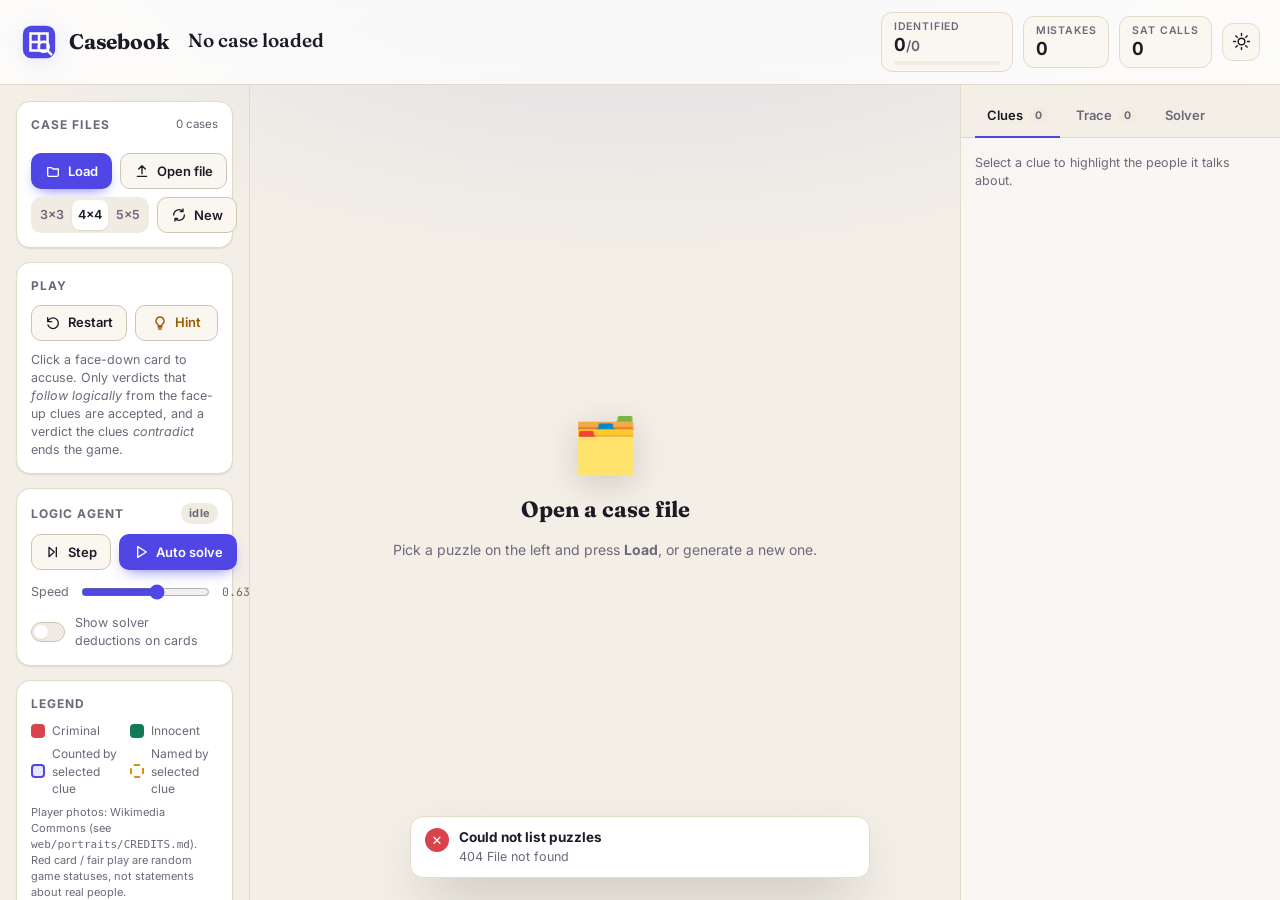
==== commit 148cfd63: "Game over on a contradicted verdict - Engine: a CONTRADICTED verdict ends the game (status LOST); fu" ====
--- a/Source/web/index.html
+++ b/Source/web/index.html
@@ -72,7 +72,7 @@
         <button class="btn" id="btnRestart" title="Restart (R)"><svg viewBox="0 0 24 24"><path d="M4 4v6h6M4.5 15a8 8 0 1 0 1.9-8.3L4 10"/></svg>Restart</button>
         <button class="btn btn-hint" id="btnHint" title="Hint (H)"><svg viewBox="0 0 24 24"><path d="M9 18h6M10 21h4M12 3a6 6 0 0 0-3.6 10.8c.6.5 1 1.2 1 2V16h5.2v-.2c0-.8.4-1.5 1-2A6 6 0 0 0 12 3z"/></svg>Hint</button>
       </div>
-      <p class="help">Click a face-down card to accuse. Only verdicts that <em>follow logically</em> from the face-up clues are accepted.</p>
+      <p class="help">Click a face-down card to accuse. Only verdicts that <em>follow logically</em> from the face-up clues are accepted, and a verdict the clues <em>contradict</em> ends the game.</p>
     </section>
 
     <section class="panel">
--- a/Source/web/style.css
+++ b/Source/web/style.css
@@ -527,3 +527,6 @@
 @media (prefers-reduced-motion: reduce) {
   *, *::before, *::after { animation-duration: .01ms !important; transition-duration: .01ms !important; }
 }
+
+/* game over: the remaining face-down cards fade out */
+.board.lost .card:not(.known) { opacity: .45; filter: grayscale(.7); pointer-events: none; }
